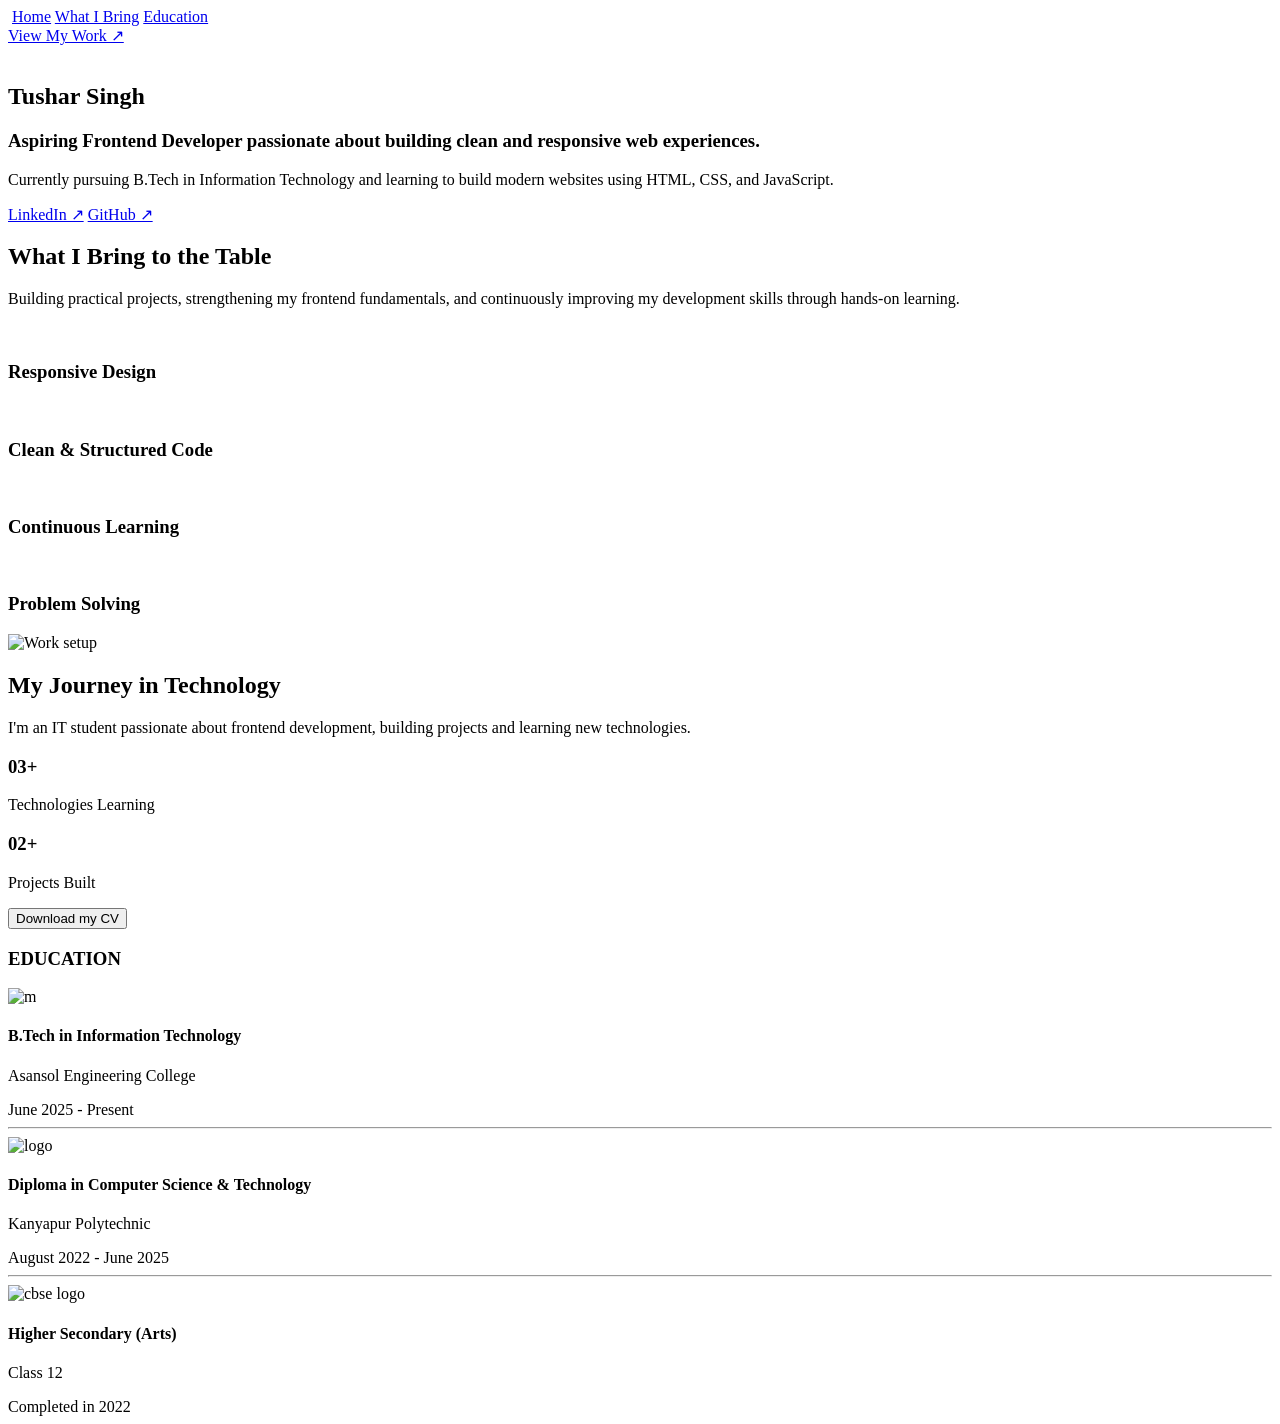
==== index.html @ 796a64f6 "index" ====
<!doctype html>
<html lang="en">
  <head>
    <meta charset="UTF-8" />
    <meta name="viewport" content="width=device-width, initial-scale=1.0" />
    <title>Document</title>
    <link rel="stylesheet" href="./style.css" />
  </head>
  <body>

    <main class="container">
      <section class="intro-section">

        <!-- ---------------------------------------------------------------------------------------------------- -->
        <nav class="navbar">
          <div class="first-half">
            <!-- <a href="" class="brand">Tushar<span>.</span></a> -->
            <img
              src="https://img.magnific.com/premium-vector/ts-letter-logo-design_579179-1158.jpg?semt=ais_hybrid&w=740&q=80"
              alt=""
              style="height: 90px" 
            />
            <a href="#home">Home</a>
            <a href="#values">What I Bring</a>
            <a href="#education">Education</a>
          </div>

          <div class="second-half">
            <a
              href="https://github.com/tushars1ngh"
              target="_blank"
              rel="noopener noreferrer"
              >View My Work ↗</a
            >
          </div>
        </nav>

        <!-- ----------------------------------------------------------------------------------------------------- -->

        <div class="hero">
          <img src="./assets/tusharpfp.png" alt="" class="pfp" />

          <div class="hero-content">
            <h1>Tushar Singh</h1>
            <h3>
              Aspiring Frontend Developer passionate about building clean and
              responsive web experiences.
            </h3>
            <p>
              Currently pursuing B.Tech in Information Technology and learning
              to build modern websites using HTML, CSS, and JavaScript.
            </p>
            <div class="social">
              <a
                href="https://linkedin.com/in/1tusharsingh"
                target="_blank"
                rel="noopener noreferrer"
                >LinkedIn ↗</a
              >

              <a
                href="https://github.com/tushars1ngh"
                target="_blank"
                rel="noopener noreferrer"
                >GitHub ↗</a
              >
            </div>
          </div>
        </div>
      </section>

      <!-- ------------------------------------------------------------------------------------------------ -->

      <section class="values-section" id="values">
        <div class="about-values">
          <h2>What I Bring to the Table</h2>
          <p>
            Building practical projects, strengthening my frontend fundamentals,
            and continuously improving my development skills through hands-on
            learning.
          </p>
        </div>

        <div class="box-container">
          <div class="box1">
            <img
              src="https://upload.wikimedia.org/wikipedia/commons/8/85/Responsive_Design_Logo.png?utm_source=commons.wikimedia.org&utm_campaign=index&utm_content=original"
              alt=""
              class="box1img"
            />
            <h3>Responsive Design</h3>
          </div>
          <div class="box2">
            <img
              src="https://encrypted-tbn0.gstatic.com/images?q=tbn:ANd9GcRUkqq59oWhf-p8ytfuhVR3iEwWLKtWxqFho2EIrWoIog&s=10"
              alt=""
              class="box2img"
            />
            <h3>Clean & Structured Code</h3>
          </div>
          <div class="box3">
            <img
              src="https://encrypted-tbn0.gstatic.com/images?q=tbn:ANd9GcSX02unAc9Ca3EGFlV6OQjYJpfFng4E-cOjGBlWLLnFX-PY0913vAaW1HQ&s=10"
              alt=""
              class="box3img"
            />
            <h3>Continuous Learning</h3>
          </div>
          <div class="box4">
            <img
              src="https://encrypted-tbn0.gstatic.com/images?q=tbn:ANd9GcRNjxTopHQl6C1Xolan5cmZna9Ap8UgFhPOHa10OFBAEQ&s=10"
              alt=""
              class="box4img"
            />
            <h3>Problem Solving</h3>
          </div>
        </div>
      </section>

      <section class="experience-section">
        <img src="./assets/coverimg.jpeg" alt="Work setup" class="work-setup" />

        <div class="experience-content">
          <!-- for grid -->

          <div class="experience-info">
            <!-- for flexbox -->

            <div class="experience-intro">
              <h2>My Journey in Technology</h2>
              <p>
                I'm an IT student passionate about frontend development,
                building projects and learning new technologies.
              </p>
            </div>

            <div class="stats">
              <div class="stats-part1">
                <h3>03+</h3>
                <p>Technologies Learning</p>
              </div>

              <div class="stats-part2">
                <h3>02+</h3>
                <p>Projects Built</p>
              </div>
            </div>

            <a href="./assets/later.html">
                <button class="download-cv">Download my CV</button>
            </a>
            
          </div>

          <div class="education-history" id="education">
            <h3>EDUCATION</h3>

            <div class="experience-item">
              <div class="company-icon">
                <img
                  src="https://upload.wikimedia.org/wikipedia/en/d/d4/Asansol_Engineering_College_Logo.png?utm_source=en.wikipedia.org&utm_campaign=parser&utm_content=thumbnail_unscaled"
                  alt="m"
                />
              </div>

              <div class="experience-details">
                <h4>B.Tech in Information Technology</h4>
                <p>Asansol Engineering College</p>
                <span>June 2025 - Present</span>
                <hr />
              </div>
            </div>

            <div class="experience-item">
              <div class="company-icon">
                <img
                  src="https://webscte.co.in/assets/image/logo.png"
                  alt="logo"
                />
              </div>
              <div class="experience-details">
                <h4>Diploma in Computer Science & Technology</h4>
                <p>Kanyapur Polytechnic</p>
                <span>August 2022 - June 2025</span>
                <hr />
              </div>
            </div>

            <div class="experience-item">
              <div class="company-icon">
                <img
                  src="https://encrypted-tbn0.gstatic.com/images?q=tbn:ANd9GcTBRghqMUDh3879ZwgALNJnNeLUSwCmd_AD-Y_XD9D_9A&s=10"
                  alt="cbse logo"
                />
              </div>
              <div class="experience-details">
                <h4>Higher Secondary (Arts)</h4>
                <p>Class 12</p>
                <span>Completed in 2022</span>
              </div>
            </div>
          </div>
        </div>
      </section>
    </main>
  </body>
</html>
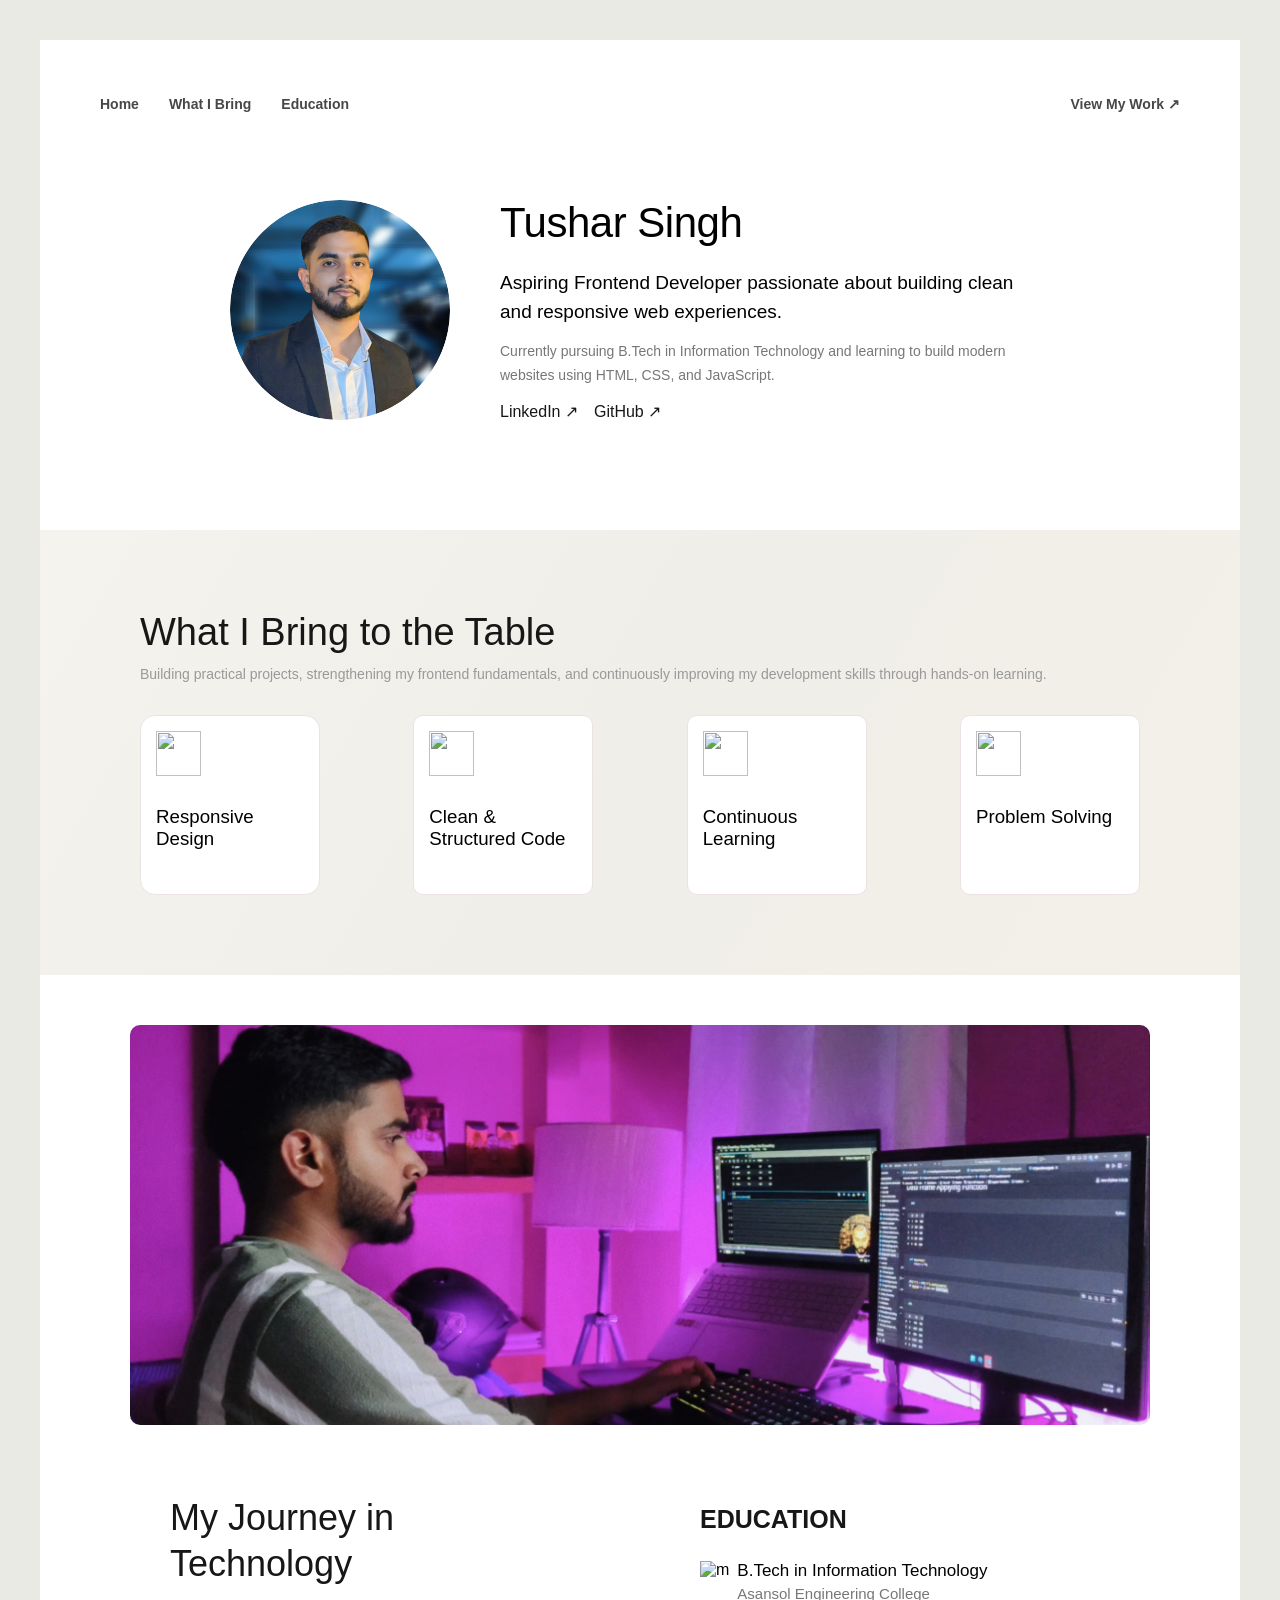
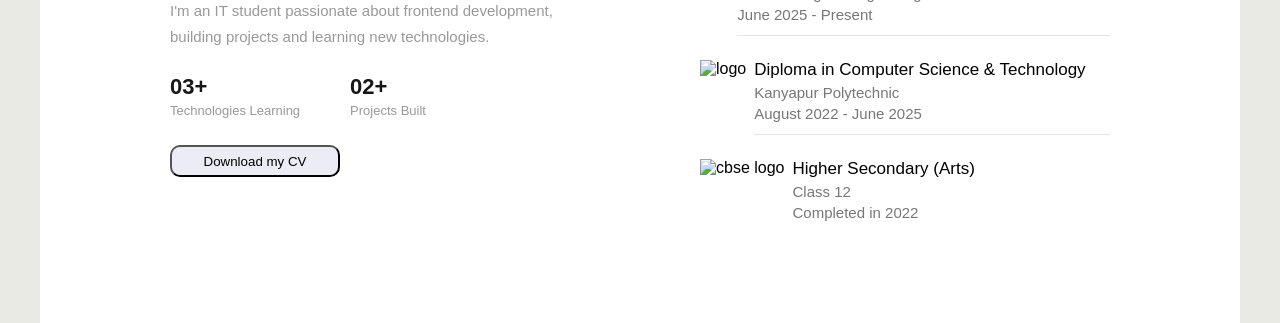
==== commit 0234f430: "index Added Font Awesome for icons and improved navbar structure." ====
--- a/index.html
+++ b/index.html
@@ -5,33 +5,42 @@
     <meta name="viewport" content="width=device-width, initial-scale=1.0" />
     <title>Document</title>
     <link rel="stylesheet" href="./style.css" />
+    <link
+      rel="stylesheet"
+      href="https://cdnjs.cloudflare.com/ajax/libs/font-awesome/7.3.1/css/all.css"
+      integrity="sha512-x9WwyMYBnlXMNQ6kQ/Lyzu1NqIhLQKL5Oq6xByfXuRj7s9CskyCbLv/1IjqzJmXwFXWr0ov6jBV7Qbc0hh9nHg=="
+      crossorigin="anonymous"
+      referrerpolicy="no-referrer"
+    />
   </head>
+
   <body>
-
     <main class="container">
       <section class="intro-section">
-
         <!-- ---------------------------------------------------------------------------------------------------- -->
         <nav class="navbar">
-          <div class="first-half">
-            <!-- <a href="" class="brand">Tushar<span>.</span></a> -->
-            <img
-              src="https://img.magnific.com/premium-vector/ts-letter-logo-design_579179-1158.jpg?semt=ais_hybrid&w=740&q=80"
-              alt=""
-              style="height: 90px" 
-            />
+          <img
+            src="https://img.magnific.com/premium-vector/ts-letter-logo-design_579179-1158.jpg?semt=ais_hybrid&w=740&q=80"
+            alt=""
+            style="height: 90px"
+          />
+          <div class="first-half" id="id-first-half">
             <a href="#home">Home</a>
             <a href="#values">What I Bring</a>
             <a href="#education">Education</a>
           </div>
 
-          <div class="second-half">
+          <div class="second-half" id="id-second-half">
             <a
               href="https://github.com/tushars1ngh"
               target="_blank"
               rel="noopener noreferrer"
               >View My Work ↗</a
             >
+          </div>
+          <div class="MenuClose">
+            <i class="fa-solid fa-bars" id="openMenu"></i>
+            <i class="fa-solid fa-xmark" id="closeMenu"></i>
           </div>
         </nav>
 
@@ -147,9 +156,8 @@
             </div>
 
             <a href="./assets/later.html">
-                <button class="download-cv">Download my CV</button>
+              <button class="download-cv">Download my CV</button>
             </a>
-            
           </div>
 
           <div class="education-history" id="education">
@@ -203,5 +211,7 @@
         </div>
       </section>
     </main>
+
+    <script src="./script.js"></script>
   </body>
 </html>
--- a/style.css
+++ b/style.css
@@ -0,0 +1,634 @@
+* {
+  margin: 0;
+  padding: 0;
+  box-sizing: border-box;
+}
+
+body {
+  background-color: #eaeae4;
+  font-family: "Inter", sans-serif;
+}
+/* ================================================================================ */
+.container {
+  max-width: 1200px;
+  margin: 0 auto;
+}
+
+.intro-section {
+  height: auto;
+  background-color: #ffffff;
+  padding: 20px 40px 60px;
+  margin-top: 40px;
+}
+
+.navbar {
+  display: flex;
+  justify-content: space-between;
+  align-items: center;
+  gap: 20px;
+}
+
+.navbar .first-half,
+.navbar .second-half {
+  display: flex;
+  align-items: center;
+  gap: 30px;
+  list-style: none;
+}
+.second-half {
+  margin-left: auto;
+}
+
+.navbar a {
+  text-decoration: none;
+  font-size: 14px;
+  font-weight: 600;
+  line-height: 1.7;
+  color: #484747;
+  transition:
+    letter-spacing 0.2s ease,
+    transform 0.2s ease-in;
+}
+.navbar a:hover {
+  letter-spacing: 0.5px;
+  transform: scaleX(1.1);
+}
+
+#openMenu,
+#closeMenu {
+  display: none;
+}
+.hero {
+  display: flex;
+  justify-content: center;
+  gap: 50px;
+  align-items: center;
+}
+.hero-content {
+  max-width: 550px;
+}
+.hero .pfp {
+  margin: 50px 0px;
+  display: flex;
+  height: 220px;
+  transition:
+    box-shadow 0.2s ease,
+    transform 0.2s ease;
+  border-radius: 50%;
+}
+.hero .pfp:hover {
+  transform: scale(1.01);
+  box-shadow: 0 55px 70px rgba(0, 0, 0, 0.2);
+}
+.hero h1 {
+  font-size: 42px;
+  font-weight: 400;
+  letter-spacing: -0.5px;
+  margin-bottom: 22px;
+}
+.hero h3 {
+  font-size: 19px;
+  font-weight: 400;
+  line-height: 1.5;
+  margin: 0 0 14px;
+}
+
+.hero p {
+  font-size: 14px;
+  font-weight: 300;
+  line-height: 1.7;
+  color: #777;
+  margin-bottom: 14px;
+}
+.social {
+  display: flex;
+  align-items: center;
+  gap: 16px;
+  list-style: none;
+}
+
+.social a {
+  text-decoration: none;
+  color: #171717;
+  transition:
+    letter-spacing 0.2s ease,
+    transform 0.2s ease-in;
+}
+.social a:hover {
+  letter-spacing: 0.5px;
+  transform: scaleX(1.1);
+  color: #357;
+  font-weight: 600;
+}
+
+/* ================================================================================ */
+
+.values-section {
+  height: auto;
+  /* background-color: #F5F5F0; */
+  /* background-color: #F0EEE8; */
+  padding: 80px 100px;
+  /* font-family: 'Inter', sans-serif; */
+  background: linear-gradient(120deg, #f5f3ed, #f0eee8, #f3f0e9);
+}
+
+.about-values {
+  display: flex;
+  flex-direction: column;
+  gap: 8px;
+}
+
+.about-values h2 {
+  font-size: 38px;
+  font-weight: 540;
+  line-height: 1.2;
+  color: #171717;
+}
+
+.about-values p {
+  font-size: 14px;
+  font-weight: 300;
+  line-height: 1.5;
+  color: #999999;
+}
+
+.box-container {
+  margin-top: 30px;
+  display: flex;
+  justify-content: space-between;
+  gap: 20px;
+  width: 100%;
+}
+.box-container h3 {
+  font-weight: 400;
+}
+
+.box1 {
+  display: flex;
+  flex-direction: column;
+  align-items: flex-start;
+  gap: 30px;
+  border: 1px solid rgb(235, 227, 227);
+  background-color: white;
+  border-radius: 15px;
+  padding: 15px;
+  height: 180px;
+  width: 180px;
+}
+.box1 .box1img {
+  height: 45px;
+  width: 45px;
+  object-fit: contain;
+}
+.box2 {
+  display: flex;
+  flex-direction: column;
+  align-items: flex-start;
+  gap: 30px;
+  border: 1px solid rgb(235, 227, 227);
+  background-color: white;
+  border-radius: 10px;
+  padding: 15px;
+  height: 180px;
+  width: 180px;
+}
+.box2 .box2img {
+  height: 45px;
+  width: 45px;
+  object-fit: contain;
+}
+
+.box3 {
+  display: flex;
+  flex-direction: column;
+  align-items: flex-start;
+  gap: 30px;
+  border: 1px solid rgb(235, 227, 227);
+  background-color: white;
+  border-radius: 10px;
+  padding: 15px;
+  height: 180px;
+  width: 180px;
+}
+.box3 .box3img {
+  height: 45px;
+  width: 45px;
+  object-fit: contain;
+}
+.box4 {
+  display: flex;
+  flex-direction: column;
+  align-items: flex-start;
+  gap: 30px;
+  border: 1px solid rgb(235, 227, 227);
+  background-color: white;
+  border-radius: 10px;
+  padding: 15px;
+  height: 180px;
+  width: 180px;
+}
+.box4 .box4img {
+  height: 45px;
+  width: 45px;
+  object-fit: contain;
+}
+
+.box1,
+.box2,
+.box3,
+.box4 {
+  transition:
+    transform 0.3s ease,
+    box-shadow 0.3s ease;
+  cursor: pointer;
+}
+
+.box1:hover,
+.box2:hover,
+.box3:hover,
+.box4:hover {
+  transform: translateY(-6px);
+  box-shadow: 0 10px 25px rgba(0, 0, 0, 0.12);
+}
+
+/* ================================================================================ */
+
+.experience-section {
+  background-color: #ffffff;
+
+  height: auto;
+  padding: 50px 90px;
+  display: flex;
+  flex-direction: column;
+  justify-content: center;
+}
+
+.work-setup {
+  display: block;
+  width: 100%;
+  height: 400px;
+  object-fit: cover;
+  border-radius: 10px;
+  margin-bottom: 30px;
+  transition:
+    transform 0.3s ease,
+    box-shadow 0.4s ease;
+}
+.work-setup:hover {
+  transform: scale(1.02) translateY(-5px);
+  box-shadow: 0 15px 50px rgba(0, 0, 0, 0.2);
+}
+.experience-content {
+  display: grid;
+  grid-template-columns: 1fr 1fr;
+  gap: 120px;
+  padding: 40px;
+  align-items: start;
+}
+.experience-intro {
+  display: flex;
+  flex-direction: column;
+}
+
+.experience-intro h2 {
+  font-size: 36px;
+  font-weight: 400;
+  line-height: 1.3;
+  color: #171717;
+  margin-top: 0;
+  margin-bottom: 10px;
+}
+.experience-intro p {
+  font-size: 15px;
+  font-weight: 400;
+  line-height: 1.7;
+  color: #999999;
+  margin-bottom: 25px;
+}
+.stats {
+  display: flex;
+  gap: 50px;
+}
+.stats-part1 h3 {
+  font-size: 22px;
+  font-weight: 600;
+  line-height: 1.2;
+  color: #171717;
+}
+.stats-part1 p {
+  font-size: 13px;
+  font-weight: 300;
+  line-height: 1.5;
+  color: #999999;
+  margin-bottom: 25px;
+}
+.stats-part2 h3 {
+  font-size: 22px;
+  font-weight: 600;
+  line-height: 1.2;
+  color: #171717;
+}
+.stats-part2 p {
+  font-size: 13px;
+  font-weight: 300;
+  line-height: 1.5;
+  color: #999999;
+}
+.download-cv {
+  background-color: rgb(236, 236, 244);
+  height: 32px;
+  border-radius: 10px;
+  width: 170px;
+  transition: transform 0.3s ease;
+}
+.download-cv:hover {
+  transform: scale(1.02);
+  background: linear-gradient(90deg, #000000 0%, #444444 100%);
+  color: white;
+}
+.experience-info {
+  display: flex;
+  flex-direction: column;
+  justify-content: center;
+}
+
+.education-history {
+  display: flex;
+  flex-direction: column;
+}
+
+.education-history h3 {
+  font-size: 25px;
+  font-weight: 600;
+  color: #171717;
+  margin-top: 10px;
+  margin-bottom: 15px;
+}
+
+.experience-item {
+  display: flex;
+  align-items: flex-start;
+  gap: 8px;
+  margin: 12px 0;
+}
+
+.company-icon img {
+  width: 18px;
+  height: 18px;
+  object-fit: contain;
+  /* margin: 2px 0 0; */
+}
+
+.experience-details {
+  display: flex;
+  flex-direction: column;
+  gap: 4px;
+  flex: 1;
+}
+
+.experience-details h4 {
+  font-size: 17px;
+  font-weight: 500;
+}
+
+.experience-details p,
+.experience-details span {
+  font-size: 15px;
+  font-weight: 400;
+  color: #777;
+}
+
+hr {
+  width: 100%;
+  border: none;
+  border-top: 1px solid #e5e5e5;
+  margin-top: 8px;
+}
+
+@media only screen and (max-width: 768px) {
+  .navbar {
+    position: relative;
+    display: flex;
+    align-items: center;
+    justify-content: space-between;
+    flex-wrap: wrap;
+  }
+
+  /* Logo */
+  .navbar > img {
+    height: 55px !important;
+  }
+
+  /* Hamburger */
+  #openMenu {
+    display: block;
+    cursor: pointer;
+    font-size: 24px;
+  }
+
+  #closeMenu {
+    display: none;
+    cursor: pointer;
+    font-size: 24px;
+  }
+
+  /* Hide navigation links initially */
+  #id-first-half,
+  #id-second-half {
+    display: none;
+    width: 100%;
+    flex-direction: column;
+    align-items: flex-start;
+    gap: 20px;
+  }
+
+  #id-first-half {
+    padding: 20px 0;
+  }
+
+  #id-second-half {
+    padding: 0 0 15px;
+  }
+
+  /* Showing links when menu is open */
+  .navbar.menu-open #id-first-half,
+  .navbar.menu-open #id-second-half {
+    display: flex;
+  }
+
+  .navbar.menu-open #openMenu {
+    display: none;
+  }
+
+  .navbar.menu-open #closeMenu {
+    display: block;
+  }
+
+  /* ------------------------------------------ */
+
+  .container {
+    width: 100%;
+    max-width: 100%;
+    margin: 0;
+  }
+
+  .intro-section {
+    margin-top: 0;
+    padding: 18px 22px 35px;
+    height: auto;
+  }
+
+  .hero {
+    display: flex;
+    flex-direction: column;
+    align-items: flex-start;
+    justify-content: center;
+    gap: 10px;
+    padding: 30px 0 10px;
+  }
+  .hero .pfp {
+    width: 150px;
+    height: 150px;
+    max-width: 100%;
+    margin: 0;
+    object-fit: cover;
+    border-radius: 50%;
+  }
+  .hero-content {
+    width: 100%;
+    max-width: 100%;
+    min-width: 0;
+  }
+  .hero h1 {
+    font-size: 34px;
+    line-height: 1.2;
+    letter-spacing: -0.5px;
+    margin-bottom: 14px;
+    overflow-wrap: anywhere;
+  }
+  .box-container {
+    display: grid;
+    grid-template-columns: repeat(2, minmax(0, 1fr));
+    width: 100%;
+    gap: 14px;
+    margin-top: 25px;
+  }
+      /* Experience section */
+
+    .experience-section {
+        padding: 30px 22px;
+        height: auto;
+    }
+
+    .work-setup {
+        display: block;
+        width: 100%;
+        height: 190px;
+        margin-bottom: 25px;
+        object-fit: cover;
+        border-radius: 10px;
+    }
+
+    .experience-content {
+        display: grid;
+        grid-template-columns: minmax(0, 1fr);
+        gap: 35px;
+        padding: 0;
+        align-items: start;
+    }
+
+    .experience-info,
+    .experience-intro,
+    .education-history {
+        width: 100%;
+        min-width: 0;
+    }
+
+    .experience-intro h2 {
+        font-size: 28px;
+        line-height: 1.3;
+    }
+
+    .experience-intro p {
+        font-size: 13px;
+        line-height: 1.7;
+    }
+
+    .stats {
+        display: flex;
+        flex-wrap: wrap;
+        gap: 25px;
+    }
+
+    .stats-part1,
+    .stats-part2 {
+        min-width: 0;
+    }
+
+    .stats-part1 h3,
+    .stats-part2 h3 {
+        font-size: 22px;
+    }
+
+    .stats-part1 p,
+    .stats-part2 p {
+        font-size: 12px;
+        line-height: 1.5;
+    }
+
+    .download-cv {
+        max-width: 100%;
+        min-height: 38px;
+        padding: 7px 12px;
+        cursor: pointer;
+    }
+
+    /* Education */
+
+    .education-history h3 {
+        font-size: 25px;
+        margin-top: 0;
+        margin-bottom: 15px;
+    }
+
+    .experience-item {
+        display: flex;
+        align-items: flex-start;
+        gap: 10px;
+        margin: 18px 0;
+        min-width: 0;
+    }
+
+    .company-icon {
+        flex-shrink: 0;
+    }
+
+    .company-icon img {
+        width: 20px;
+        height: 20px;
+        object-fit: contain;
+    }
+
+    .experience-details {
+        flex: 1;
+        min-width: 0;
+    }
+
+    .experience-details h4 {
+        font-size: 14px;
+        line-height: 1.5;
+        overflow-wrap: anywhere;
+    }
+
+    .experience-details p,
+    .experience-details span {
+        font-size: 12px;
+        line-height: 1.6;
+        overflow-wrap: anywhere;
+    }
+
+    .experience-details hr {
+        width: 100%;
+    }
+}
+
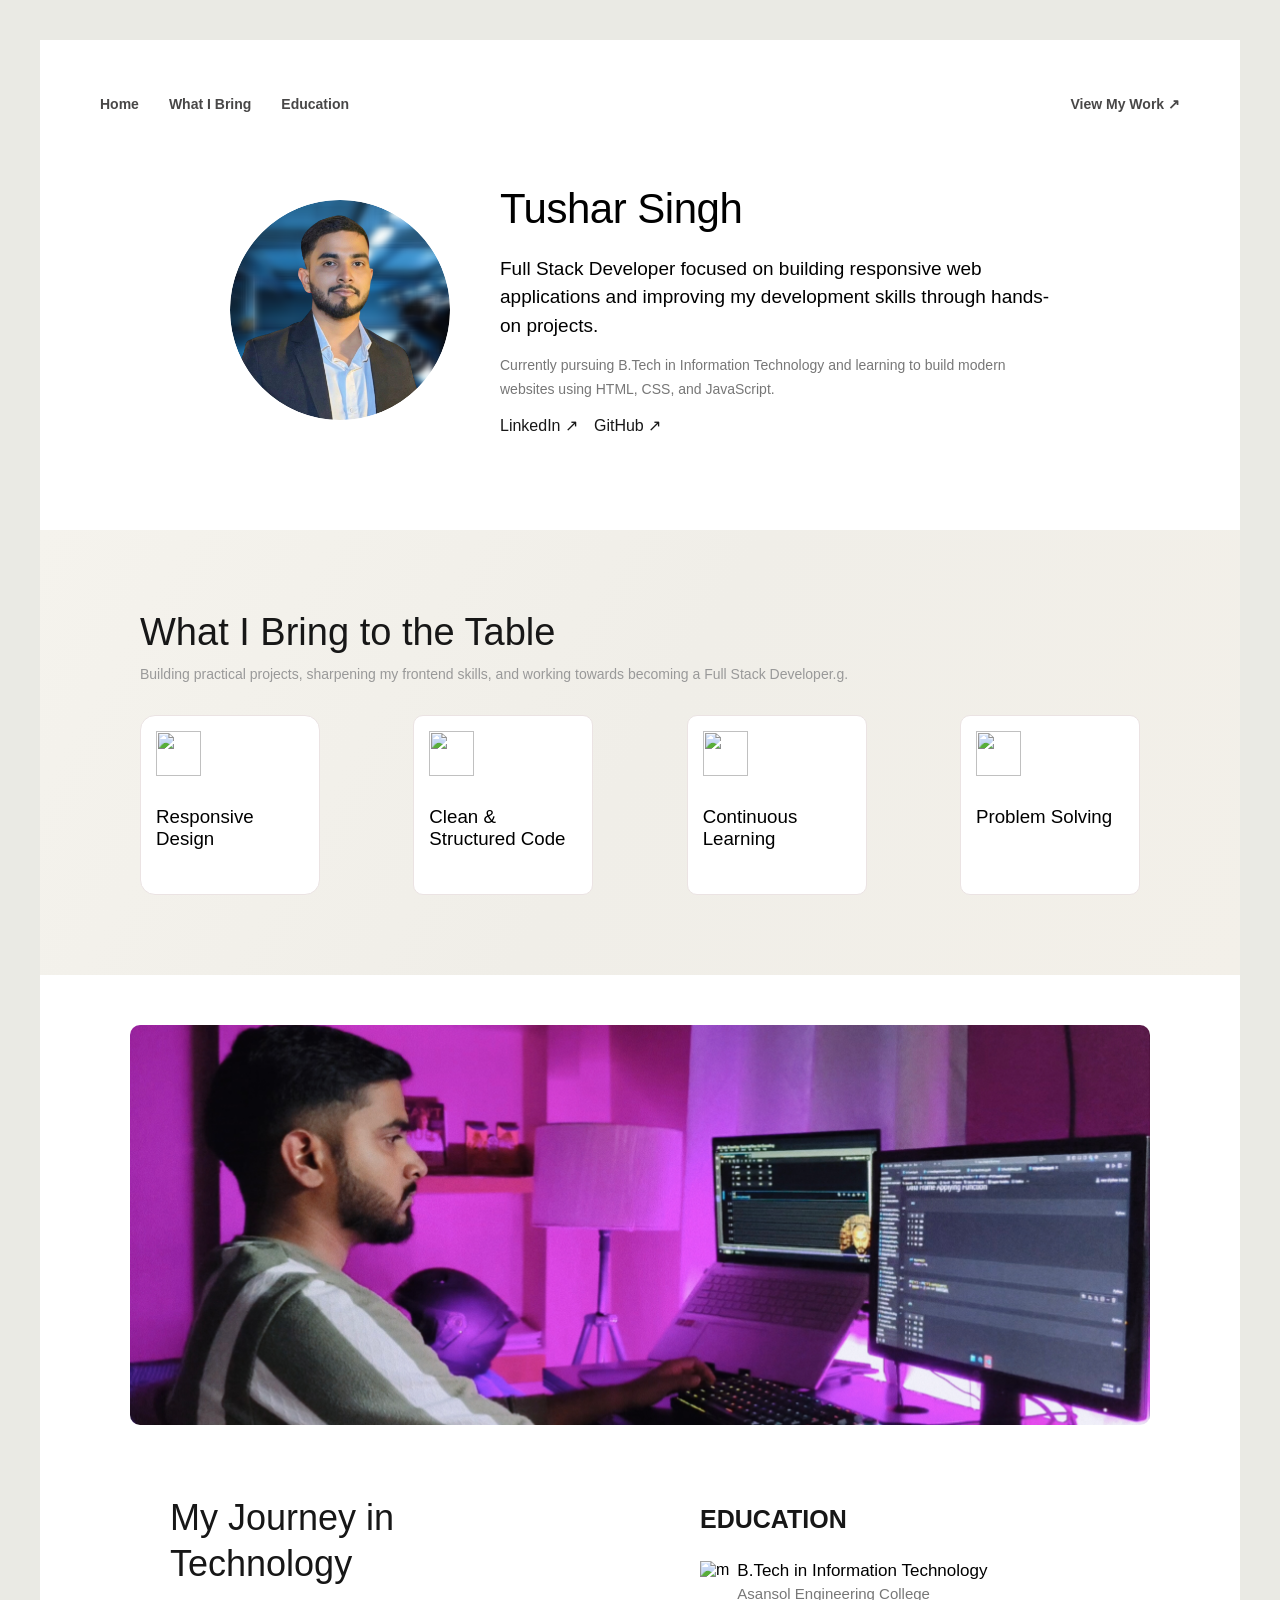
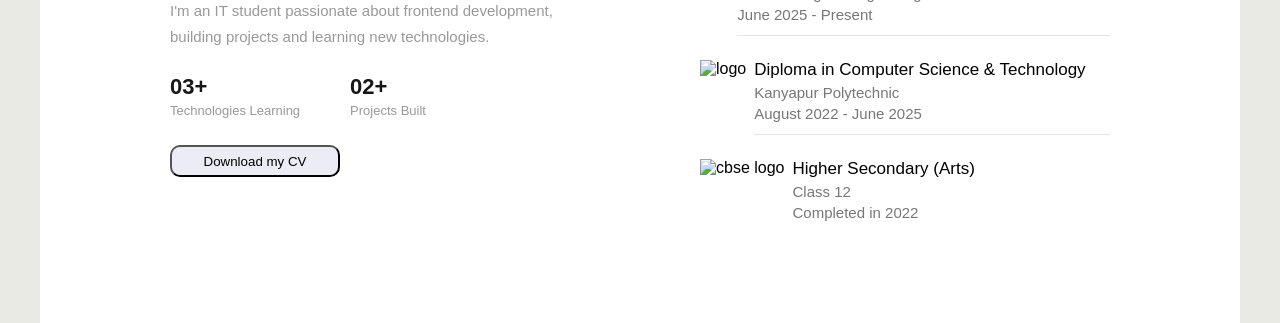
==== commit 28510104: "index" ====
--- a/index.html
+++ b/index.html
@@ -52,8 +52,7 @@
           <div class="hero-content">
             <h1>Tushar Singh</h1>
             <h3>
-              Aspiring Frontend Developer passionate about building clean and
-              responsive web experiences.
+              Full Stack Developer focused on building responsive web applications and improving my development skills through hands-on projects.
             </h3>
             <p>
               Currently pursuing B.Tech in Information Technology and learning
@@ -84,9 +83,8 @@
         <div class="about-values">
           <h2>What I Bring to the Table</h2>
           <p>
-            Building practical projects, strengthening my frontend fundamentals,
-            and continuously improving my development skills through hands-on
-            learning.
+            Building practical projects, sharpening my frontend skills, and
+            working towards becoming a Full Stack Developer.g.
           </p>
         </div>
 
--- a/style.css
+++ b/style.css
@@ -513,122 +513,154 @@
     gap: 14px;
     margin-top: 25px;
   }
-      /* Experience section */
-
-    .experience-section {
-        padding: 30px 22px;
-        height: auto;
-    }
-
-    .work-setup {
-        display: block;
-        width: 100%;
-        height: 190px;
-        margin-bottom: 25px;
-        object-fit: cover;
-        border-radius: 10px;
-    }
-
-    .experience-content {
-        display: grid;
-        grid-template-columns: minmax(0, 1fr);
-        gap: 35px;
-        padding: 0;
-        align-items: start;
-    }
-
-    .experience-info,
-    .experience-intro,
-    .education-history {
-        width: 100%;
-        min-width: 0;
-    }
-
-    .experience-intro h2 {
-        font-size: 28px;
-        line-height: 1.3;
-    }
-
-    .experience-intro p {
-        font-size: 13px;
-        line-height: 1.7;
-    }
-
-    .stats {
-        display: flex;
-        flex-wrap: wrap;
-        gap: 25px;
-    }
-
-    .stats-part1,
-    .stats-part2 {
-        min-width: 0;
-    }
-
-    .stats-part1 h3,
-    .stats-part2 h3 {
-        font-size: 22px;
-    }
-
-    .stats-part1 p,
-    .stats-part2 p {
-        font-size: 12px;
-        line-height: 1.5;
-    }
-
-    .download-cv {
-        max-width: 100%;
-        min-height: 38px;
-        padding: 7px 12px;
-        cursor: pointer;
-    }
-
-    /* Education */
-
-    .education-history h3 {
-        font-size: 25px;
-        margin-top: 0;
-        margin-bottom: 15px;
-    }
-
-    .experience-item {
-        display: flex;
-        align-items: flex-start;
-        gap: 10px;
-        margin: 18px 0;
-        min-width: 0;
-    }
-
-    .company-icon {
-        flex-shrink: 0;
-    }
-
-    .company-icon img {
-        width: 20px;
-        height: 20px;
-        object-fit: contain;
-    }
-
-    .experience-details {
-        flex: 1;
-        min-width: 0;
-    }
-
-    .experience-details h4 {
-        font-size: 14px;
-        line-height: 1.5;
-        overflow-wrap: anywhere;
-    }
-
-    .experience-details p,
-    .experience-details span {
-        font-size: 12px;
-        line-height: 1.6;
-        overflow-wrap: anywhere;
-    }
-
-    .experience-details hr {
-        width: 100%;
-    }
-}
-
+  .box1,
+  .box2,
+  .box3,
+  .box4 {
+    width: 100%;
+    min-width: 0;
+    height: 180px;
+    padding: 15px;
+    gap: 20px;
+  }
+
+  .box1 h3,
+  .box2 h3,
+  .box3 h3,
+  .box4 h3 {
+    font-size: 18px;
+    line-height: 1.3;
+    overflow-wrap: break-word;
+  }
+  .values-section {
+    padding: 40px 5px;
+  }
+
+  .about-values h2 {
+    font-size: 32px;
+    line-height: 1.2;
+  }
+
+  .about-values p {
+    font-size: 15px;
+    line-height: 1.6;
+    max-width: 100%;
+  }
+  /* Experience section */
+
+  .experience-section {
+    padding: 30px 22px;
+    height: auto;
+  }
+
+  .work-setup {
+    display: block;
+    width: 100%;
+    height: 190px;
+    margin-bottom: 25px;
+    object-fit: cover;
+    border-radius: 10px;
+  }
+
+  .experience-content {
+    display: grid;
+    grid-template-columns: minmax(0, 1fr);
+    gap: 35px;
+    padding: 0;
+    align-items: start;
+  }
+
+  .experience-info,
+  .experience-intro,
+  .education-history {
+    width: 100%;
+    min-width: 0;
+  }
+
+  .experience-intro h2 {
+    font-size: 28px;
+    line-height: 1.3;
+  }
+
+  .experience-intro p {
+    font-size: 13px;
+    line-height: 1.7;
+  }
+
+  .stats {
+    display: flex;
+    flex-wrap: wrap;
+    gap: 25px;
+  }
+
+  .stats-part1,
+  .stats-part2 {
+    min-width: 0;
+  }
+
+  .stats-part1 h3,
+  .stats-part2 h3 {
+    font-size: 22px;
+  }
+
+  .stats-part1 p,
+  .stats-part2 p {
+    font-size: 12px;
+    line-height: 1.5;
+  }
+
+  .download-cv {
+    max-width: 100%;
+    min-height: 38px;
+    padding: 7px 12px;
+    cursor: pointer;
+  }
+
+  /* Education */
+
+  .education-history h3 {
+    font-size: 25px;
+    margin-top: 0;
+    margin-bottom: 15px;
+  }
+
+  .experience-item {
+    display: flex;
+    align-items: flex-start;
+    gap: 10px;
+    margin: 18px 0;
+    min-width: 0;
+  }
+
+  .company-icon {
+    flex-shrink: 0;
+  }
+
+  .company-icon img {
+    width: 20px;
+    height: 20px;
+    object-fit: contain;
+  }
+
+  .experience-details {
+    flex: 1;
+    min-width: 0;
+  }
+
+  .experience-details h4 {
+    font-size: 14px;
+    line-height: 1.5;
+    overflow-wrap: anywhere;
+  }
+
+  .experience-details p,
+  .experience-details span {
+    font-size: 12px;
+    line-height: 1.6;
+    overflow-wrap: anywhere;
+  }
+
+  .experience-details hr {
+    width: 100%;
+  }
+}
